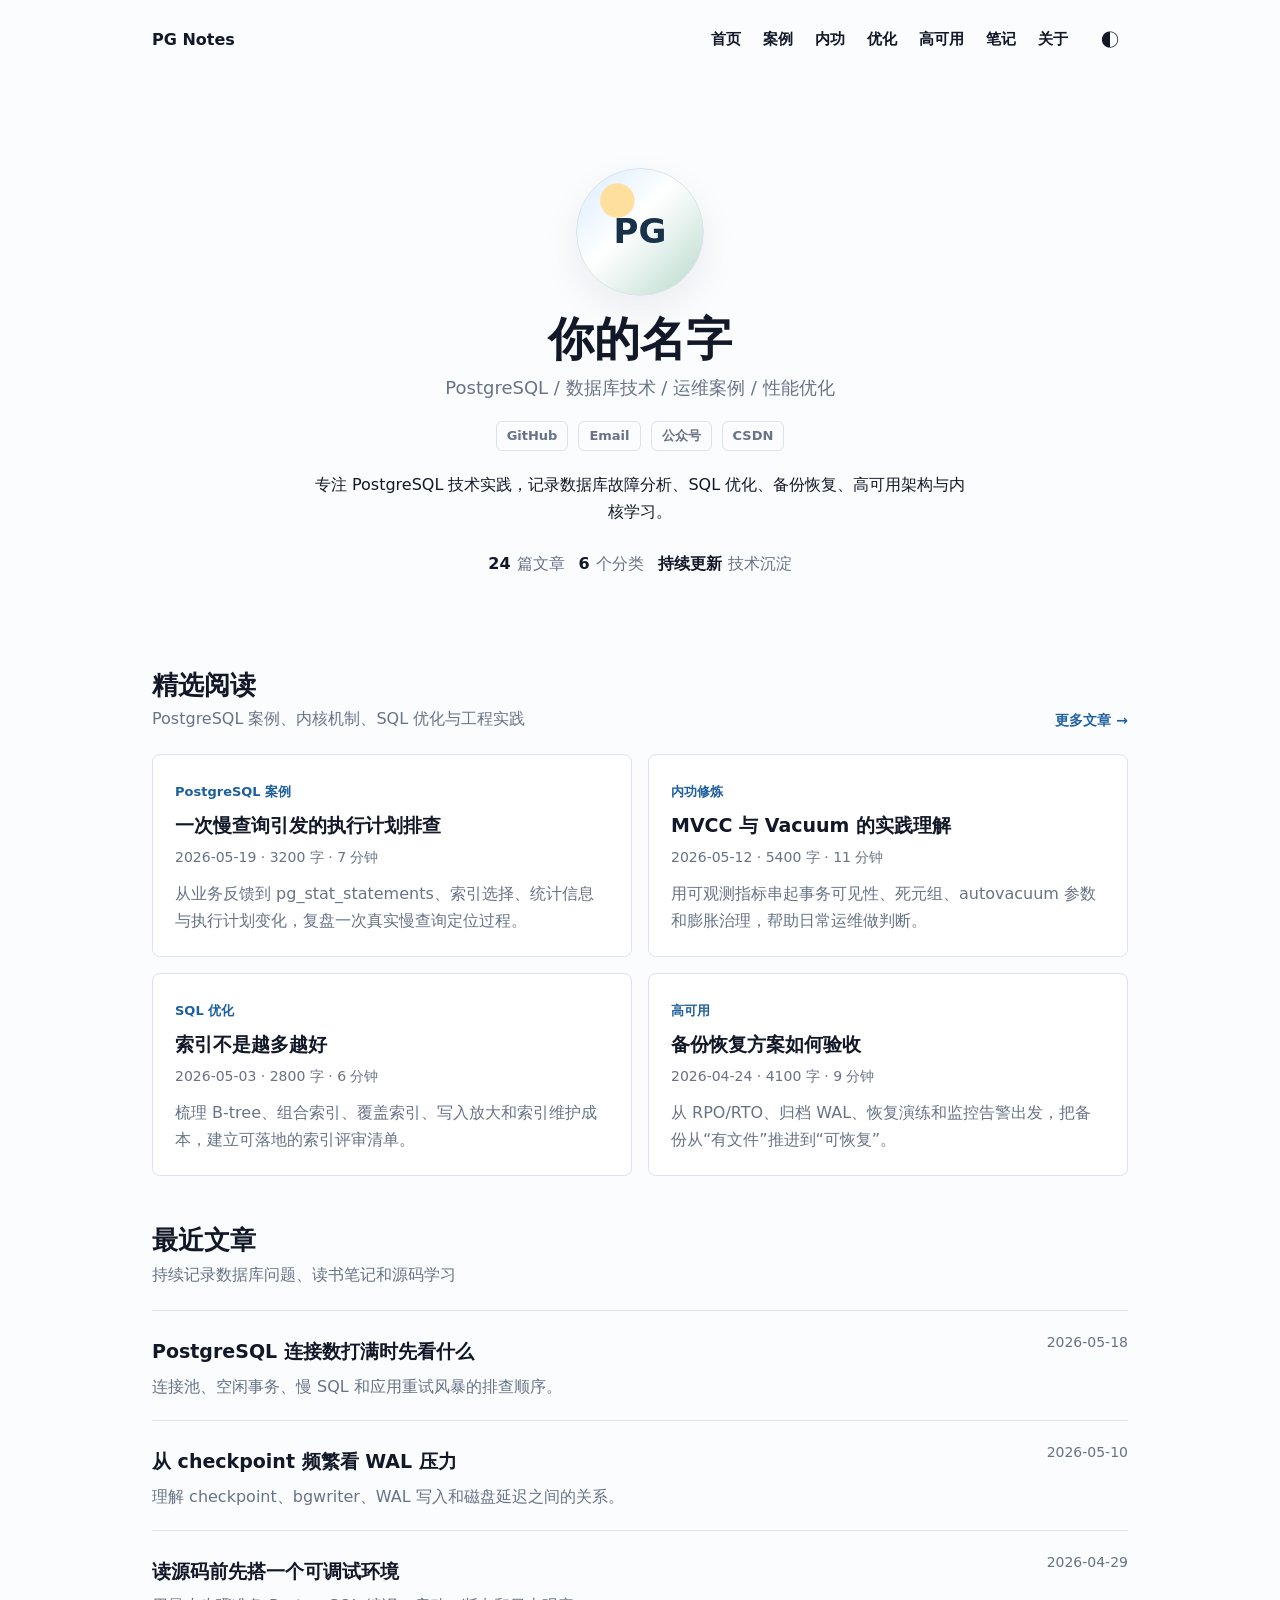
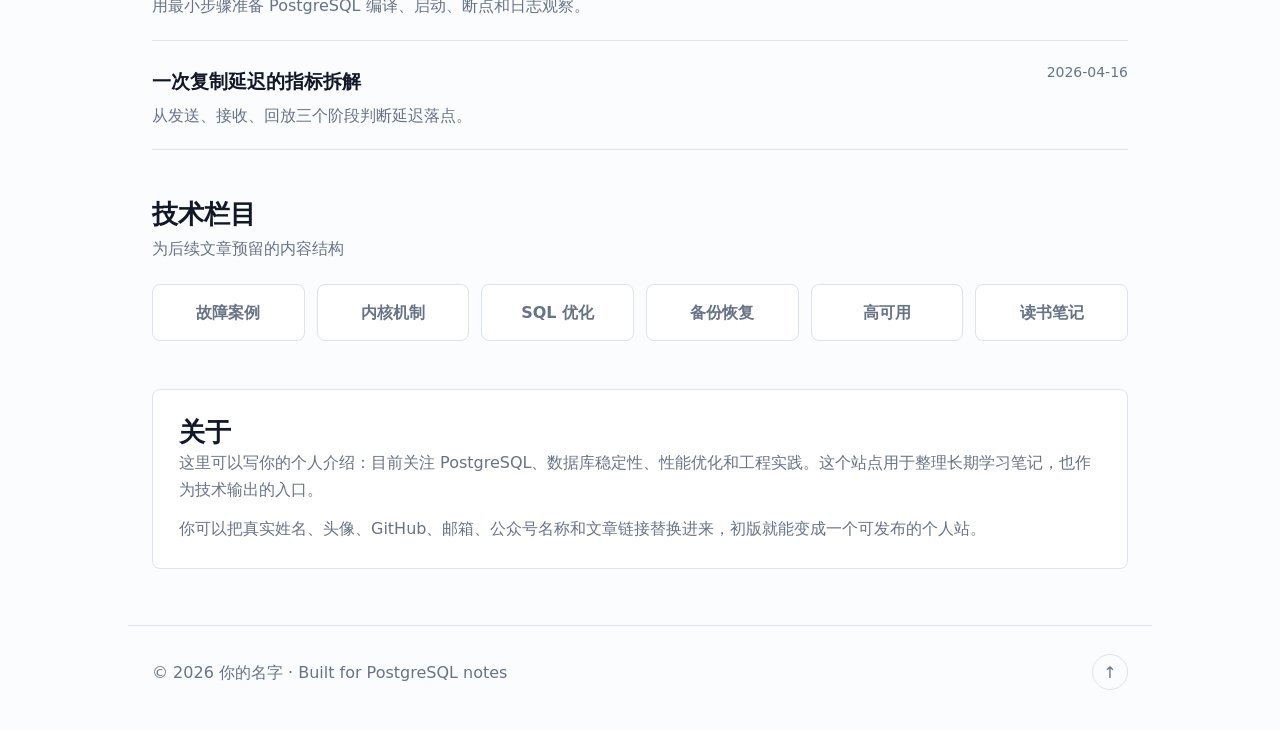
==== legacy-static/index.html @ 1147efef "Convert site to Hugo Blowfish" ====
<!doctype html>
<html lang="zh-CN">
  <head>
    <meta charset="UTF-8" />
    <meta name="viewport" content="width=device-width, initial-scale=1.0" />
    <meta
      name="description"
      content="PostgreSQL 数据库技术博客，记录运维案例、内核学习、SQL 优化与高可用实践。"
    />
    <title>PG Notes | PostgreSQL 技术博客</title>
    <link rel="stylesheet" href="./styles.css" />
  </head>
  <body>
    <a class="skip-link" href="#main">跳过导航</a>
    <header class="site-header">
      <a class="brand" href="#home" aria-label="PG Notes 首页">PG Notes</a>
      <nav class="nav-links" aria-label="主导航">
        <a href="#home">首页</a>
        <a href="#cases">案例</a>
        <a href="#internals">内功</a>
        <a href="#optimization">优化</a>
        <a href="#ha">高可用</a>
        <a href="#notes">笔记</a>
        <a href="#about">关于</a>
      </nav>
      <button class="theme-toggle" type="button" aria-label="切换深色模式" title="切换深色模式">
        <span aria-hidden="true">◐</span>
      </button>
    </header>

    <main id="main">
      <section id="home" class="profile-section" aria-labelledby="profile-title">
        <div class="avatar" aria-hidden="true">
          <span>PG</span>
        </div>
        <h1 id="profile-title">你的名字</h1>
        <p class="subtitle">PostgreSQL / 数据库技术 / 运维案例 / 性能优化</p>
        <div class="social-links" aria-label="社交链接">
          <a href="https://github.com/" target="_blank" rel="noreferrer" title="GitHub">GitHub</a>
          <a href="mailto:hello@example.com" title="Email">Email</a>
          <a href="#" title="公众号">公众号</a>
          <a href="#" title="CSDN">CSDN</a>
        </div>
        <p class="intro">
          专注 PostgreSQL 技术实践，记录数据库故障分析、SQL 优化、备份恢复、高可用架构与内核学习。
        </p>
        <dl class="stats" aria-label="站点数据">
          <div>
            <dt>24</dt>
            <dd>篇文章</dd>
          </div>
          <div>
            <dt>6</dt>
            <dd>个分类</dd>
          </div>
          <div>
            <dt>持续更新</dt>
            <dd>技术沉淀</dd>
          </div>
        </dl>
      </section>

      <section class="section featured-section" aria-labelledby="featured-title">
        <div class="section-heading">
          <div>
            <h2 id="featured-title">精选阅读</h2>
            <p>PostgreSQL 案例、内核机制、SQL 优化与工程实践</p>
          </div>
          <a class="text-link" href="#notes">更多文章 →</a>
        </div>

        <div class="featured-grid">
          <article class="post-card">
            <a class="category" id="cases" href="#cases">PostgreSQL 案例</a>
            <h3><a href="#">一次慢查询引发的执行计划排查</a></h3>
            <p class="meta">2026-05-19 · 3200 字 · 7 分钟</p>
            <p>
              从业务反馈到 pg_stat_statements、索引选择、统计信息与执行计划变化，复盘一次真实慢查询定位过程。
            </p>
          </article>
          <article class="post-card">
            <a class="category" id="internals" href="#internals">内功修炼</a>
            <h3><a href="#">MVCC 与 Vacuum 的实践理解</a></h3>
            <p class="meta">2026-05-12 · 5400 字 · 11 分钟</p>
            <p>
              用可观测指标串起事务可见性、死元组、autovacuum 参数和膨胀治理，帮助日常运维做判断。
            </p>
          </article>
          <article class="post-card">
            <a class="category" id="optimization" href="#optimization">SQL 优化</a>
            <h3><a href="#">索引不是越多越好</a></h3>
            <p class="meta">2026-05-03 · 2800 字 · 6 分钟</p>
            <p>
              梳理 B-tree、组合索引、覆盖索引、写入放大和索引维护成本，建立可落地的索引评审清单。
            </p>
          </article>
          <article class="post-card">
            <a class="category" id="ha" href="#ha">高可用</a>
            <h3><a href="#">备份恢复方案如何验收</a></h3>
            <p class="meta">2026-04-24 · 4100 字 · 9 分钟</p>
            <p>
              从 RPO/RTO、归档 WAL、恢复演练和监控告警出发，把备份从“有文件”推进到“可恢复”。
            </p>
          </article>
        </div>
      </section>

      <section id="notes" class="section posts-section" aria-labelledby="recent-title">
        <div class="section-heading">
          <div>
            <h2 id="recent-title">最近文章</h2>
            <p>持续记录数据库问题、读书笔记和源码学习</p>
          </div>
        </div>
        <div class="post-list">
          <article class="post-row">
            <div>
              <h3><a href="#">PostgreSQL 连接数打满时先看什么</a></h3>
              <p>连接池、空闲事务、慢 SQL 和应用重试风暴的排查顺序。</p>
            </div>
            <time datetime="2026-05-18">2026-05-18</time>
          </article>
          <article class="post-row">
            <div>
              <h3><a href="#">从 checkpoint 频繁看 WAL 压力</a></h3>
              <p>理解 checkpoint、bgwriter、WAL 写入和磁盘延迟之间的关系。</p>
            </div>
            <time datetime="2026-05-10">2026-05-10</time>
          </article>
          <article class="post-row">
            <div>
              <h3><a href="#">读源码前先搭一个可调试环境</a></h3>
              <p>用最小步骤准备 PostgreSQL 编译、启动、断点和日志观察。</p>
            </div>
            <time datetime="2026-04-29">2026-04-29</time>
          </article>
          <article class="post-row">
            <div>
              <h3><a href="#">一次复制延迟的指标拆解</a></h3>
              <p>从发送、接收、回放三个阶段判断延迟落点。</p>
            </div>
            <time datetime="2026-04-16">2026-04-16</time>
          </article>
        </div>
      </section>

      <section class="section topics-section" aria-labelledby="topics-title">
        <div class="section-heading">
          <div>
            <h2 id="topics-title">技术栏目</h2>
            <p>为后续文章预留的内容结构</p>
          </div>
        </div>
        <div class="topic-grid">
          <a href="#cases">故障案例</a>
          <a href="#internals">内核机制</a>
          <a href="#optimization">SQL 优化</a>
          <a href="#ha">备份恢复</a>
          <a href="#ha">高可用</a>
          <a href="#notes">读书笔记</a>
        </div>
      </section>

      <section id="about" class="section about-section" aria-labelledby="about-title">
        <h2 id="about-title">关于</h2>
        <p>
          这里可以写你的个人介绍：目前关注 PostgreSQL、数据库稳定性、性能优化和工程实践。这个站点用于整理长期学习笔记，也作为技术输出的入口。
        </p>
        <p>
          你可以把真实姓名、头像、GitHub、邮箱、公众号名称和文章链接替换进来，初版就能变成一个可发布的个人站。
        </p>
      </section>
    </main>

    <footer class="site-footer">
      <p>© 2026 你的名字 · Built for PostgreSQL notes</p>
      <a href="#home" aria-label="返回顶部">↑</a>
    </footer>

    <script src="./script.js"></script>
  </body>
</html>
---- legacy-static/styles.css ----
:root {
  color-scheme: light;
  --bg: #fbfcfe;
  --surface: #ffffff;
  --text: #121827;
  --muted: #687386;
  --soft: #eef2f7;
  --border: #dce3ec;
  --accent: #1d5f9f;
  --accent-soft: #e7f1fb;
  --shadow: 0 14px 36px rgba(18, 24, 39, 0.07);
  font-family:
    Inter, ui-sans-serif, system-ui, -apple-system, BlinkMacSystemFont, "Segoe UI",
    "PingFang SC", "Microsoft YaHei", sans-serif;
}

:root[data-theme="dark"] {
  color-scheme: dark;
  --bg: #101419;
  --surface: #171d24;
  --text: #edf2f8;
  --muted: #9aa7b7;
  --soft: #222b35;
  --border: #303b48;
  --accent: #7db7ef;
  --accent-soft: #172b3d;
  --shadow: 0 14px 36px rgba(0, 0, 0, 0.24);
}

* {
  box-sizing: border-box;
}

html {
  scroll-behavior: smooth;
}

body {
  margin: 0;
  background: var(--bg);
  color: var(--text);
  font-size: 16px;
  line-height: 1.7;
  letter-spacing: 0;
}

a {
  color: inherit;
  text-decoration: none;
}

a:hover {
  color: var(--accent);
}

.skip-link {
  left: 16px;
  position: fixed;
  top: -48px;
  z-index: 30;
  border-radius: 6px;
  background: var(--text);
  color: var(--bg);
  padding: 8px 12px;
}

.skip-link:focus {
  top: 16px;
}

.site-header {
  align-items: center;
  display: flex;
  gap: 24px;
  justify-content: space-between;
  margin: 0 auto;
  max-width: 1024px;
  padding: 22px 24px;
}

.brand {
  font-weight: 800;
  letter-spacing: 0;
}

.nav-links {
  align-items: center;
  display: flex;
  flex: 1;
  gap: 22px;
  justify-content: flex-end;
  font-size: 15px;
  font-weight: 700;
}

.theme-toggle {
  align-items: center;
  aspect-ratio: 1;
  background: transparent;
  border: 1px solid transparent;
  border-radius: 50%;
  color: var(--text);
  cursor: pointer;
  display: inline-flex;
  font-size: 18px;
  justify-content: center;
  width: 36px;
}

.theme-toggle:hover,
.theme-toggle:focus-visible {
  background: var(--soft);
  border-color: var(--border);
}

main {
  margin: 0 auto;
  max-width: 1024px;
  padding: 0 24px 56px;
}

.profile-section {
  align-items: center;
  display: flex;
  flex-direction: column;
  min-height: 470px;
  padding: 88px 0 44px;
  text-align: center;
}

.avatar {
  align-items: center;
  background:
    radial-gradient(circle at 32% 25%, #ffdf9e 0 13%, transparent 14%),
    linear-gradient(135deg, #d8ecff, #ffffff 44%, #b8d9cc);
  border: 1px solid var(--border);
  border-radius: 50%;
  box-shadow: var(--shadow);
  color: #17324a;
  display: flex;
  font-size: 34px;
  font-weight: 900;
  height: 128px;
  justify-content: center;
  margin-bottom: 18px;
  width: 128px;
}

.profile-section h1 {
  font-size: clamp(32px, 6vw, 46px);
  line-height: 1.1;
  margin: 0;
}

.subtitle {
  color: var(--muted);
  font-size: 18px;
  margin: 8px 0 14px;
}

.social-links {
  display: flex;
  flex-wrap: wrap;
  gap: 10px;
  justify-content: center;
  margin: 4px 0 20px;
}

.social-links a {
  align-items: center;
  border: 1px solid var(--border);
  border-radius: 6px;
  color: var(--muted);
  display: inline-flex;
  font-size: 13px;
  font-weight: 700;
  height: 30px;
  padding: 0 10px;
}

.social-links a:hover {
  background: var(--accent-soft);
  border-color: var(--accent);
  color: var(--accent);
}

.intro {
  margin: 0 auto;
  max-width: 660px;
}

.stats {
  align-items: center;
  color: var(--muted);
  display: flex;
  flex-wrap: wrap;
  gap: 14px;
  justify-content: center;
  margin: 24px 0 0;
}

.stats div {
  align-items: baseline;
  display: flex;
  gap: 6px;
}

.stats dt {
  color: var(--text);
  font-weight: 800;
}

.stats dd {
  margin: 0;
}

.section {
  margin-top: 48px;
}

.section-heading {
  align-items: end;
  display: flex;
  gap: 16px;
  justify-content: space-between;
  margin-bottom: 22px;
}

.section-heading h2,
.about-section h2 {
  font-size: 26px;
  line-height: 1.25;
  margin: 0;
}

.section-heading p {
  color: var(--muted);
  margin: 4px 0 0;
}

.text-link {
  color: var(--accent);
  flex: 0 0 auto;
  font-size: 14px;
  font-weight: 800;
}

.featured-grid {
  display: grid;
  gap: 16px;
  grid-template-columns: repeat(2, minmax(0, 1fr));
}

.post-card {
  background: var(--surface);
  border: 1px solid var(--border);
  border-radius: 8px;
  padding: 22px;
}

.post-card:hover {
  border-color: var(--accent);
  box-shadow: var(--shadow);
}

.category {
  color: var(--accent);
  font-size: 13px;
  font-weight: 800;
}

.post-card h3,
.post-row h3 {
  font-size: 19px;
  line-height: 1.35;
  margin: 8px 0;
}

.post-card p,
.post-row p,
.about-section p {
  color: var(--muted);
  margin: 0;
}

.meta {
  font-size: 14px;
  margin-bottom: 10px !important;
}

.post-list {
  border-top: 1px solid var(--border);
}

.post-row {
  align-items: start;
  border-bottom: 1px solid var(--border);
  display: grid;
  gap: 20px;
  grid-template-columns: 1fr auto;
  padding: 20px 0;
}

.post-row time {
  color: var(--muted);
  font-size: 14px;
  white-space: nowrap;
}

.topic-grid {
  display: grid;
  gap: 12px;
  grid-template-columns: repeat(6, minmax(0, 1fr));
}

.topic-grid a {
  background: var(--surface);
  border: 1px solid var(--border);
  border-radius: 8px;
  color: var(--muted);
  font-weight: 800;
  min-height: 54px;
  padding: 14px 12px;
  text-align: center;
}

.topic-grid a:hover {
  background: var(--accent-soft);
  border-color: var(--accent);
  color: var(--accent);
}

.about-section {
  background: var(--surface);
  border: 1px solid var(--border);
  border-radius: 8px;
  padding: 26px;
}

.about-section p + p {
  margin-top: 12px;
}

.site-footer {
  align-items: center;
  border-top: 1px solid var(--border);
  color: var(--muted);
  display: flex;
  justify-content: space-between;
  margin: 0 auto;
  max-width: 1024px;
  padding: 28px 24px 40px;
}

.site-footer p {
  margin: 0;
}

.site-footer a {
  align-items: center;
  aspect-ratio: 1;
  border: 1px solid var(--border);
  border-radius: 50%;
  display: inline-flex;
  justify-content: center;
  width: 36px;
}

@media (max-width: 820px) {
  .site-header {
    align-items: center;
    flex-wrap: wrap;
  }

  .brand {
    order: 1;
  }

  .theme-toggle {
    order: 2;
  }

  .nav-links {
    flex-basis: 100%;
    justify-content: flex-start;
    order: 3;
    overflow-x: auto;
    padding-bottom: 6px;
  }

  .profile-section {
    min-height: auto;
    padding-top: 54px;
  }

  .featured-grid {
    grid-template-columns: 1fr;
  }

  .topic-grid {
    grid-template-columns: repeat(3, minmax(0, 1fr));
  }
}

@media (max-width: 560px) {
  .site-header,
  main,
  .site-footer {
    padding-left: 18px;
    padding-right: 18px;
  }

  .nav-links {
    gap: 16px;
    font-size: 14px;
  }

  .avatar {
    height: 108px;
    width: 108px;
  }

  .subtitle {
    font-size: 16px;
  }

  .section-heading {
    align-items: flex-start;
    flex-direction: column;
  }

  .post-row {
    grid-template-columns: 1fr;
  }

  .topic-grid {
    grid-template-columns: repeat(2, minmax(0, 1fr));
  }

  .site-footer {
    gap: 18px;
  }
}
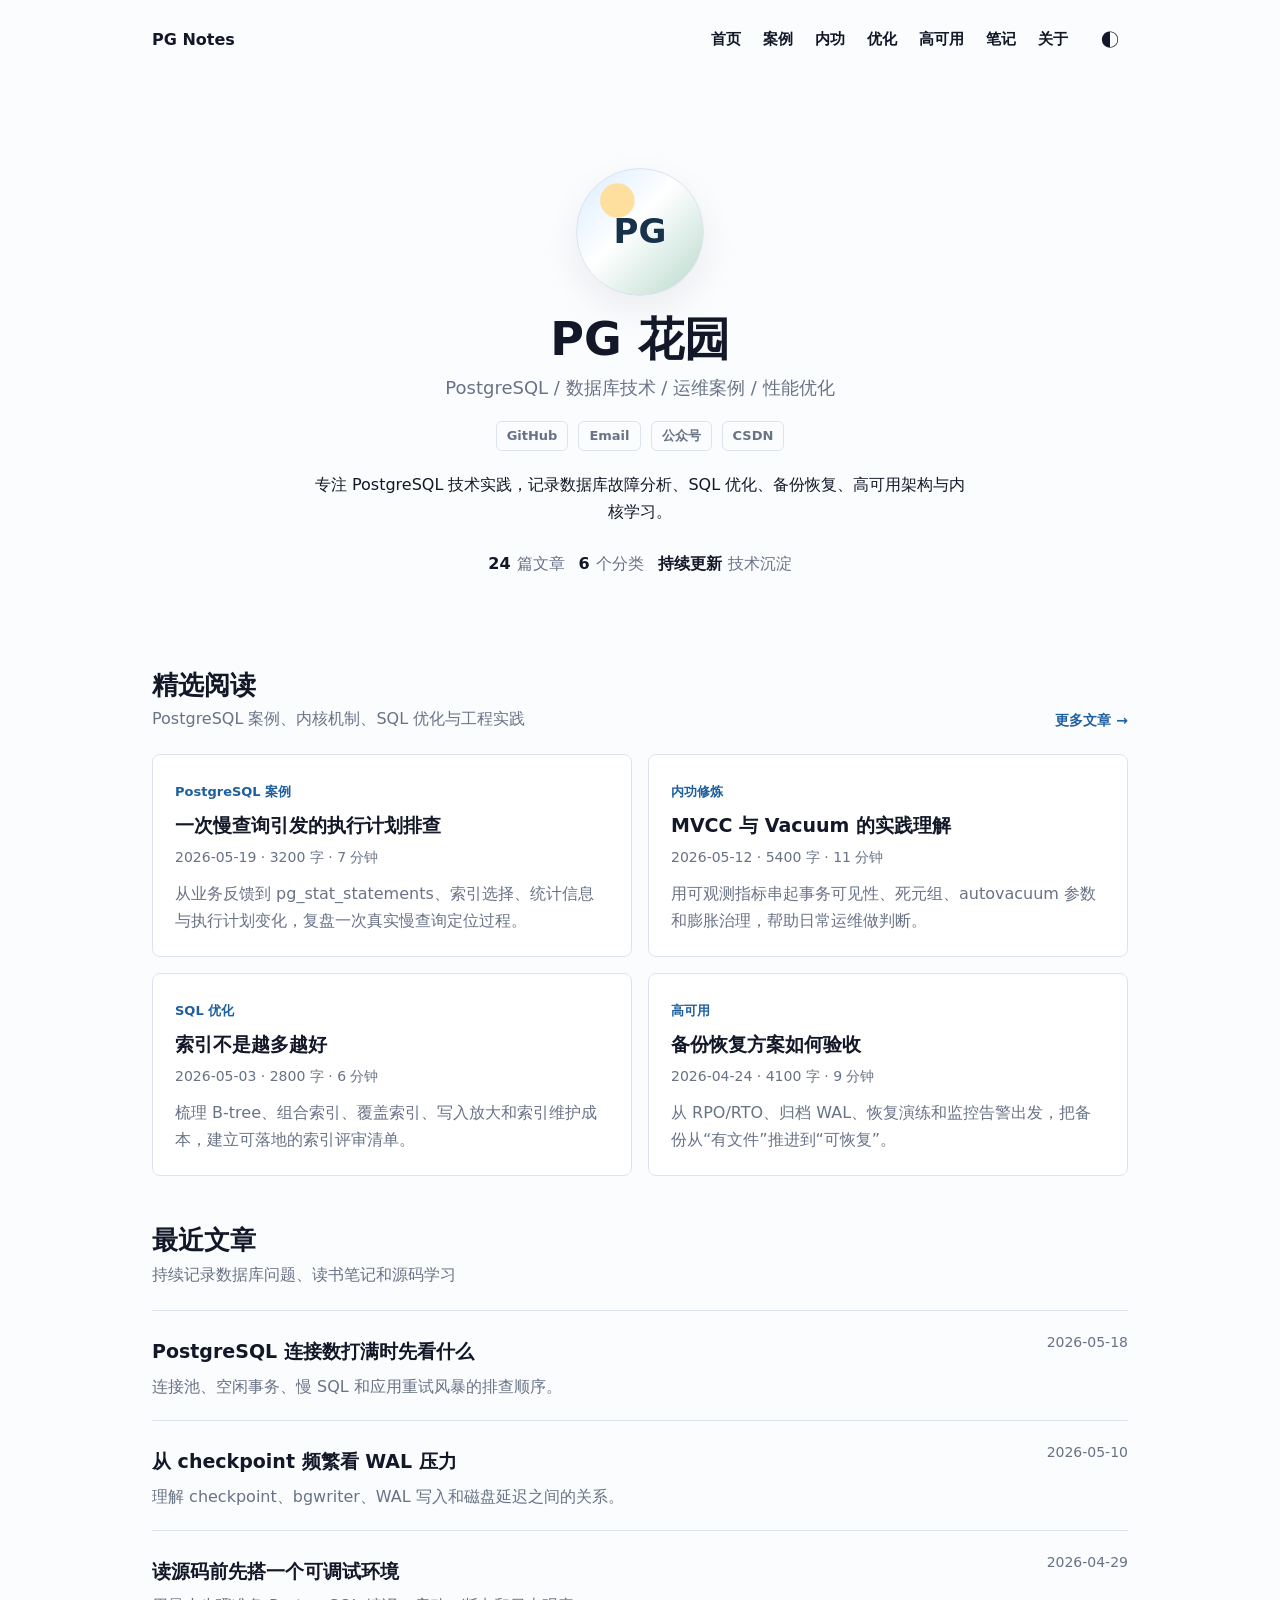
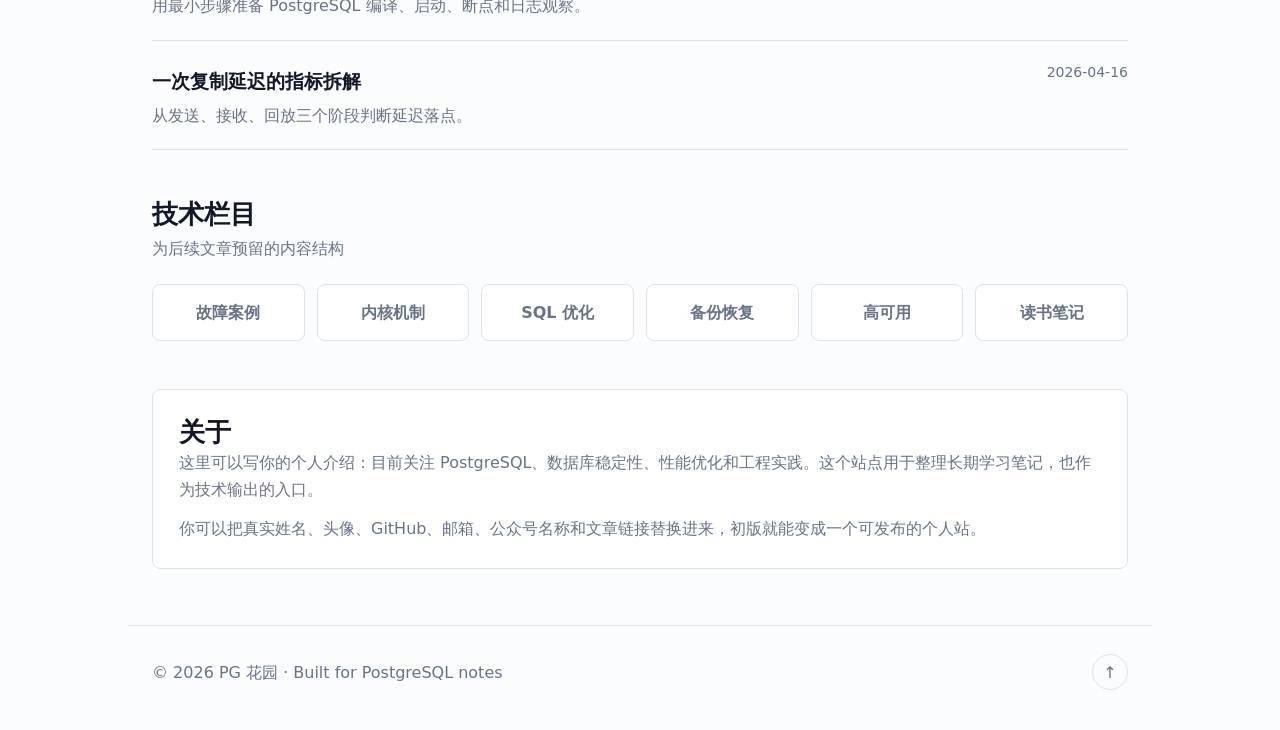
==== commit d09692b5: "将网站名称从'你的名字'改为'PG 花园'" ====
--- a/legacy-static/index.html
+++ b/legacy-static/index.html
@@ -33,7 +33,7 @@
         <div class="avatar" aria-hidden="true">
           <span>PG</span>
         </div>
-        <h1 id="profile-title">你的名字</h1>
+        <h1 id="profile-title">PG 花园</h1>
         <p class="subtitle">PostgreSQL / 数据库技术 / 运维案例 / 性能优化</p>
         <div class="social-links" aria-label="社交链接">
           <a href="https://github.com/" target="_blank" rel="noreferrer" title="GitHub">GitHub</a>
@@ -173,7 +173,7 @@
     </main>
 
     <footer class="site-footer">
-      <p>© 2026 你的名字 · Built for PostgreSQL notes</p>
+      <p>© 2026 PG 花园 · Built for PostgreSQL notes</p>
       <a href="#home" aria-label="返回顶部">↑</a>
     </footer>
 
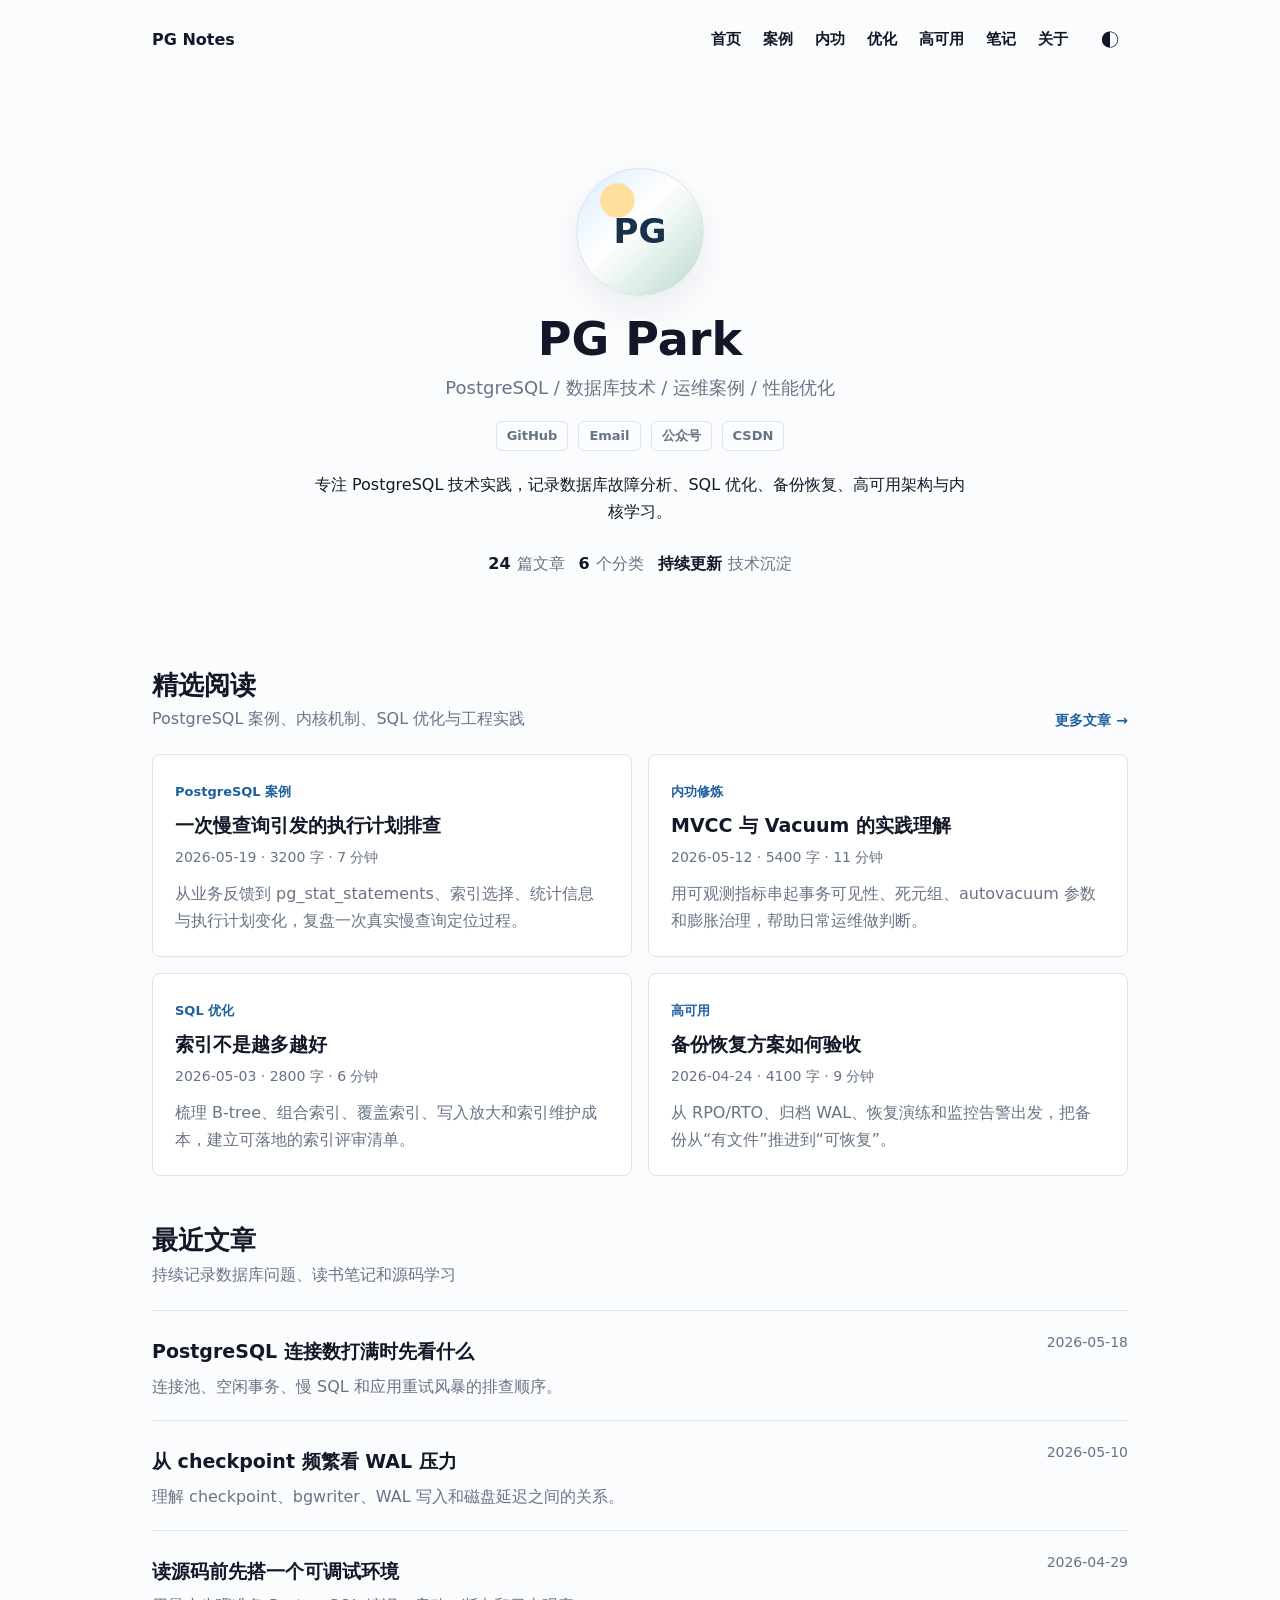
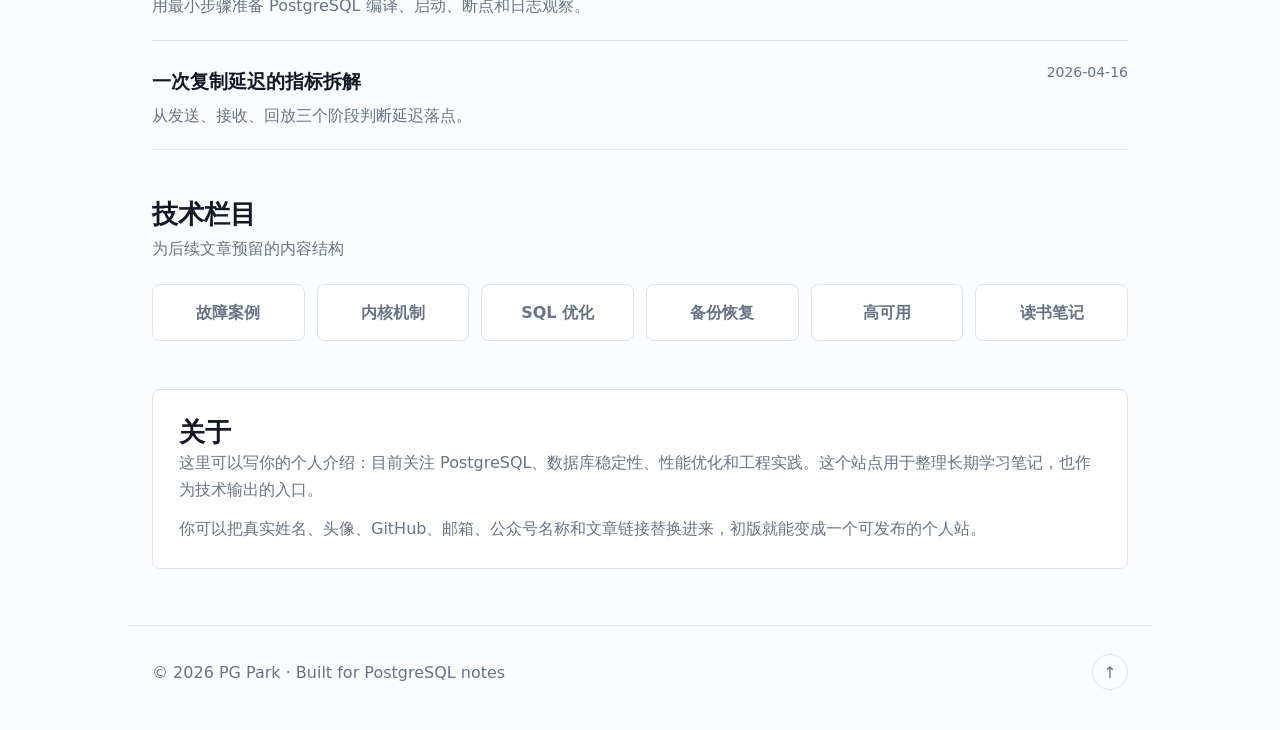
==== commit 1a925d62: "将网站名称从'PG 花园'改为'PG Park'" ====
--- a/legacy-static/index.html
+++ b/legacy-static/index.html
@@ -33,7 +33,7 @@
         <div class="avatar" aria-hidden="true">
           <span>PG</span>
         </div>
-        <h1 id="profile-title">PG 花园</h1>
+        <h1 id="profile-title">PG Park</h1>
         <p class="subtitle">PostgreSQL / 数据库技术 / 运维案例 / 性能优化</p>
         <div class="social-links" aria-label="社交链接">
           <a href="https://github.com/" target="_blank" rel="noreferrer" title="GitHub">GitHub</a>
@@ -173,7 +173,7 @@
     </main>
 
     <footer class="site-footer">
-      <p>© 2026 PG 花园 · Built for PostgreSQL notes</p>
+      <p>© 2026 PG Park · Built for PostgreSQL notes</p>
       <a href="#home" aria-label="返回顶部">↑</a>
     </footer>
 
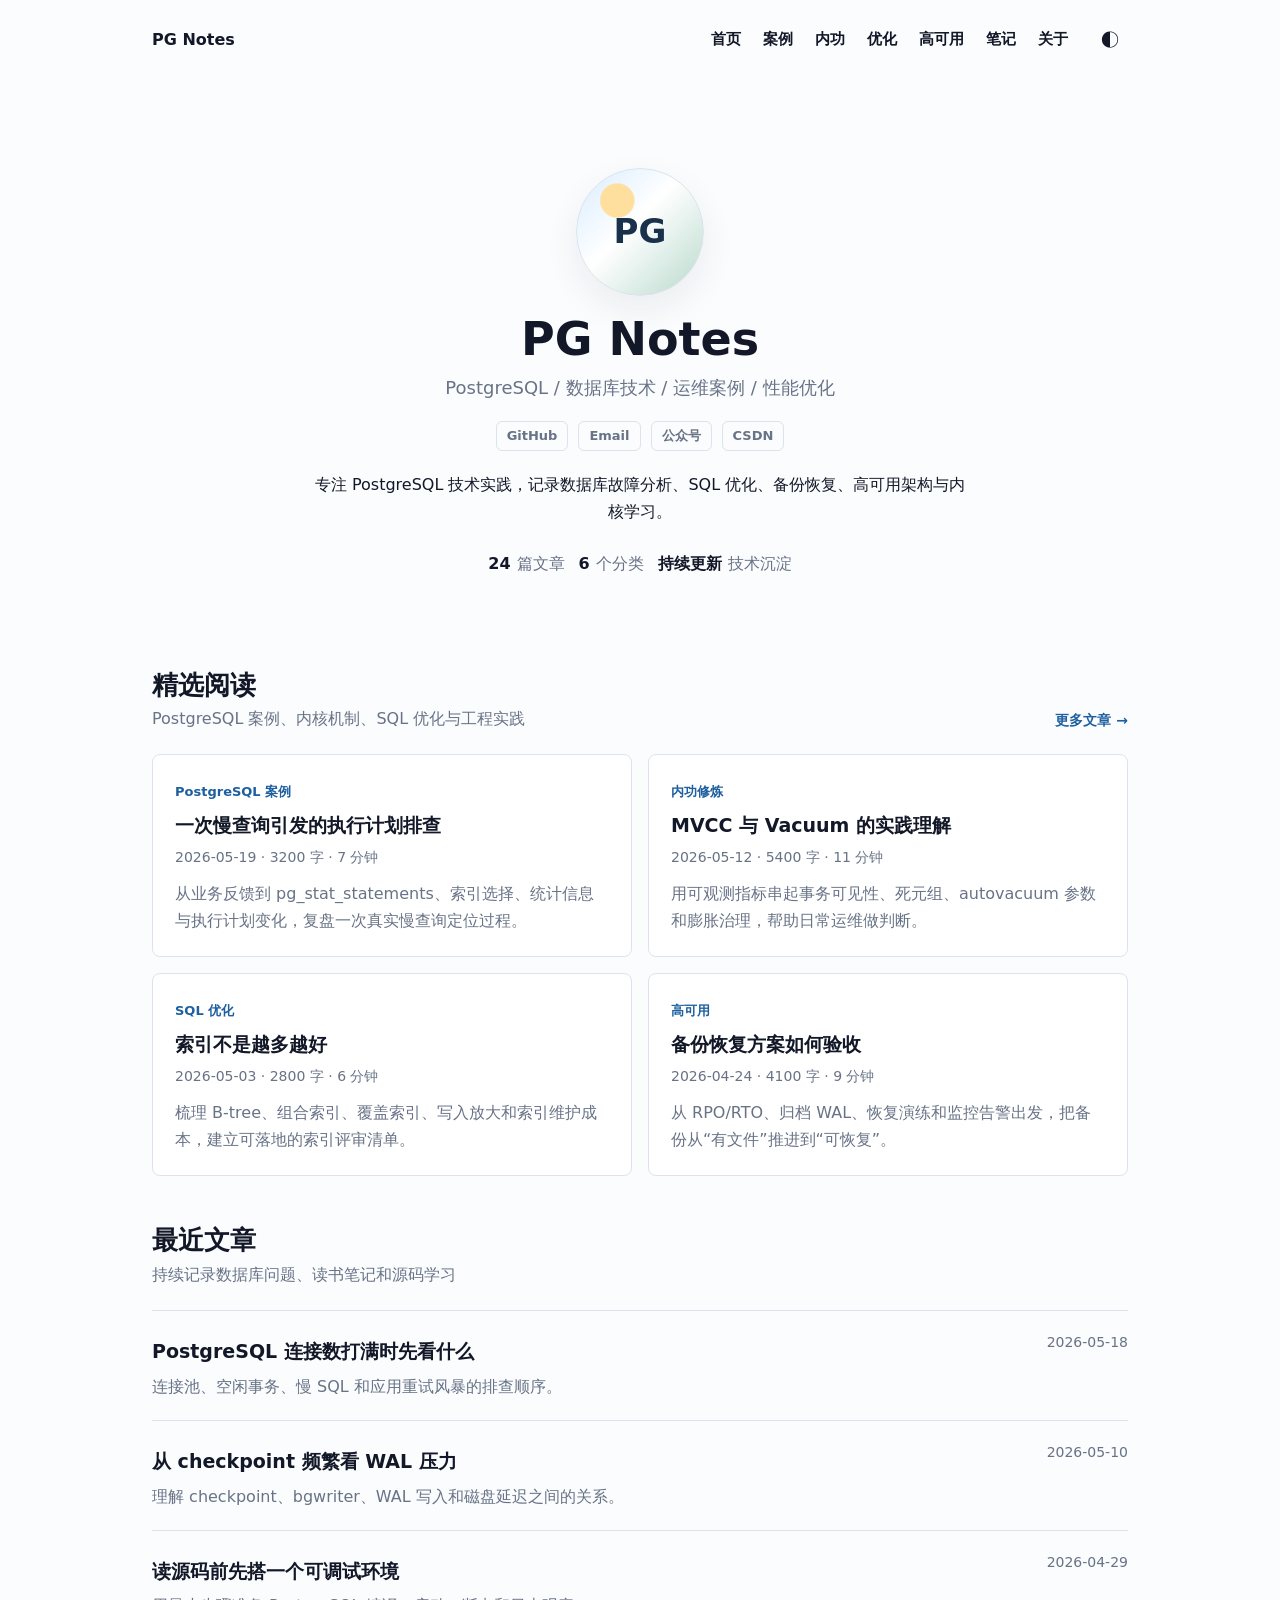
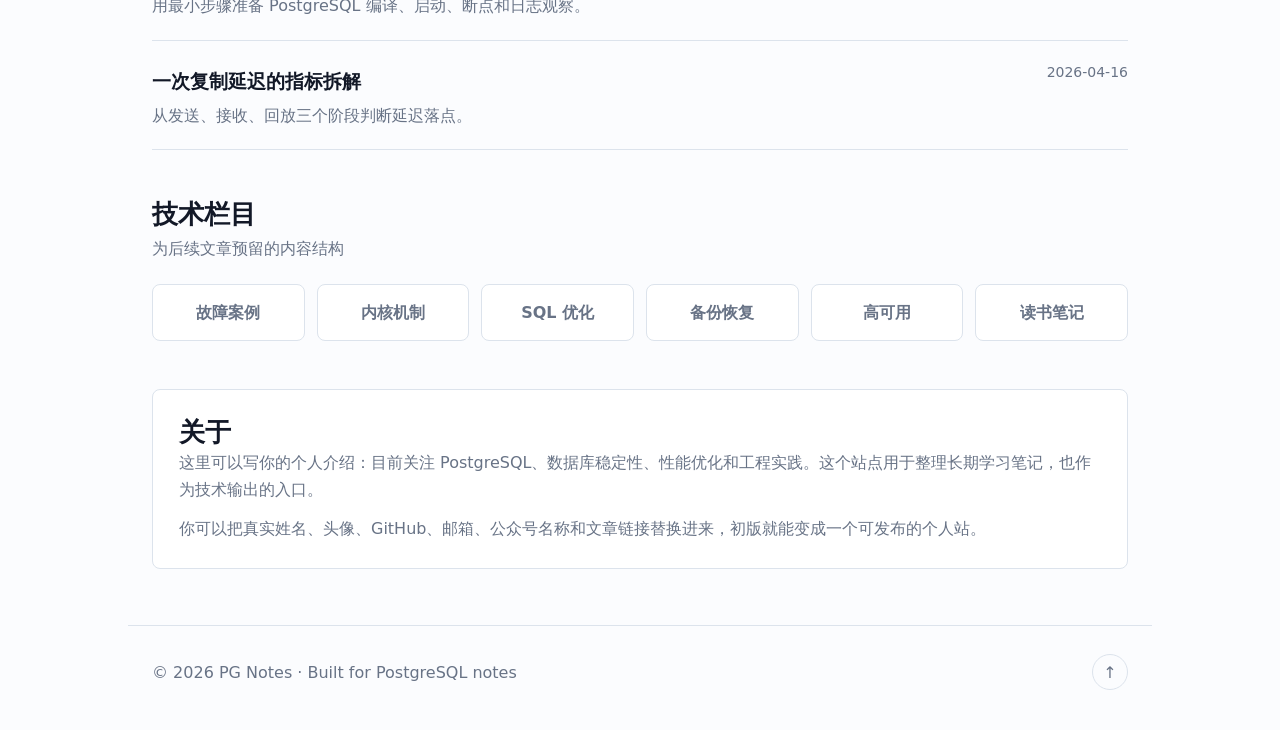
==== commit 65e77e26: "将网站名称从'PG Park'改为'PG Notes'" ====
--- a/legacy-static/index.html
+++ b/legacy-static/index.html
@@ -33,7 +33,7 @@
         <div class="avatar" aria-hidden="true">
           <span>PG</span>
         </div>
-        <h1 id="profile-title">PG Park</h1>
+        <h1 id="profile-title">PG Notes</h1>
         <p class="subtitle">PostgreSQL / 数据库技术 / 运维案例 / 性能优化</p>
         <div class="social-links" aria-label="社交链接">
           <a href="https://github.com/" target="_blank" rel="noreferrer" title="GitHub">GitHub</a>
@@ -173,7 +173,7 @@
     </main>
 
     <footer class="site-footer">
-      <p>© 2026 PG Park · Built for PostgreSQL notes</p>
+      <p>© 2026 PG Notes · Built for PostgreSQL notes</p>
       <a href="#home" aria-label="返回顶部">↑</a>
     </footer>
 
